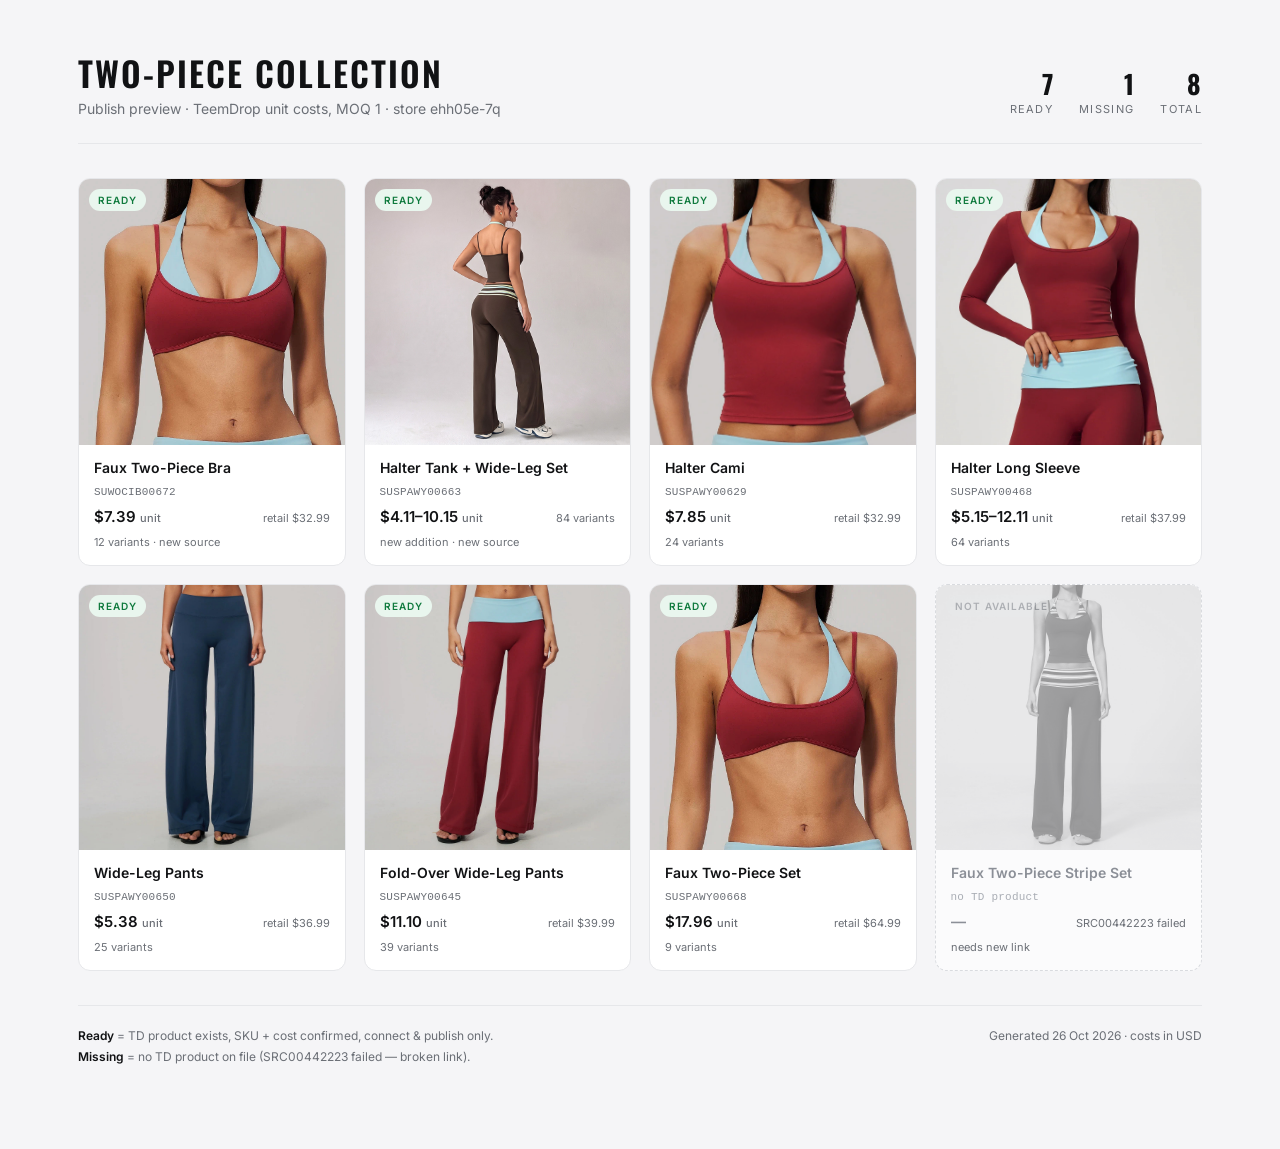
==== index.html @ b55aa17c "Two-piece collection publish preview" ====
<!DOCTYPE html>
<html lang="en">
<head>
<meta charset="utf-8">
<meta name="viewport" content="width=device-width,initial-scale=1">
<title>Two-Piece Collection — Publish Preview</title>
<link rel="preconnect" href="https://fonts.googleapis.com">
<link rel="preconnect" href="https://fonts.gstatic.com" crossorigin>
<link href="https://fonts.googleapis.com/css2?family=Oswald:wght@500;600&family=Inter:wght@400;500;600&display=swap" rel="stylesheet">
<style>
  :root{
    --ink:#111214; --mid:#6b6f76; --line:#e6e7ea; --bg:#f5f5f7; --card:#fff;
    --green:#0f7a3d; --greenbg:#e9f6ee; --grey:#9a9ea6;
  }
  *{box-sizing:border-box}
  body{margin:0;background:var(--bg);color:var(--ink);font-family:Inter,-apple-system,BlinkMacSystemFont,"Segoe UI",sans-serif;-webkit-font-smoothing:antialiased}
  .wrap{max-width:1180px;margin:0 auto;padding:56px 28px 80px}
  header{border-bottom:1px solid var(--line);padding-bottom:26px;margin-bottom:34px;display:flex;justify-content:space-between;align-items:flex-end;gap:24px;flex-wrap:wrap}
  h1{font-family:Oswald,sans-serif;font-weight:600;font-size:34px;line-height:1;letter-spacing:.06em;text-transform:uppercase;margin:0}
  .sub{margin:10px 0 0;color:var(--mid);font-size:14px}
  .counts{display:flex;gap:26px;text-align:right}
  .count b{display:block;font-family:Oswald,sans-serif;font-size:26px;line-height:1;letter-spacing:.02em}
  .count span{font-size:11px;letter-spacing:.12em;text-transform:uppercase;color:var(--mid)}
  .grid{display:grid;grid-template-columns:repeat(4,1fr);gap:18px}
  @media(max-width:1000px){.grid{grid-template-columns:repeat(3,1fr)}}
  @media(max-width:760px){.grid{grid-template-columns:repeat(2,1fr)}}
  @media(max-width:460px){.grid{grid-template-columns:1fr}}
  .card{background:var(--card);border:1px solid var(--line);border-radius:12px;overflow:hidden;display:flex;flex-direction:column;transition:transform .18s ease, box-shadow .18s ease}
  .card:hover{transform:translateY(-3px);box-shadow:0 10px 26px rgba(17,18,20,.07)}
  .shot{position:relative;aspect-ratio:1/1;background:#efeff1;overflow:hidden}
  .shot img{width:100%;height:100%;object-fit:cover;display:block}
  .body{padding:14px 15px 16px;display:flex;flex-direction:column;gap:9px;flex:1}
  .name{font-size:14px;font-weight:600;line-height:1.3;margin:0}
  .sku{font-family:ui-monospace,SFMono-Regular,Menlo,monospace;font-size:11px;color:var(--mid);letter-spacing:.02em}
  .row{display:flex;align-items:baseline;justify-content:space-between;gap:8px;margin-top:auto}
  .cost{font-size:15px;font-weight:600}
  .cost small{font-size:11px;font-weight:500;color:var(--mid);margin-left:4px}
  .retail{font-size:11px;color:var(--mid)}
  .pill{position:absolute;top:10px;left:10px;font-size:10px;font-weight:600;letter-spacing:.1em;text-transform:uppercase;padding:5px 9px;border-radius:999px;background:var(--greenbg);color:var(--green)}
  .vars{font-size:11px;color:var(--mid)}
  /* missing */
  .card.missing{background:#fbfbfc;border-style:dashed;border-color:#d9dbdf}
  .card.missing:hover{transform:none;box-shadow:none}
  .card.missing .shot img{filter:grayscale(1) contrast(.92) brightness(1.06);opacity:.42}
  .card.missing .pill{background:#f0f1f3;color:#8b8f97}
  .card.missing .name,.card.missing .cost{color:#8b8f97}
  .card.missing .sku{color:#a9adb4}
  .note{margin-top:34px;padding-top:20px;border-top:1px solid var(--line);color:var(--mid);font-size:12px;line-height:1.7;display:flex;justify-content:space-between;gap:20px;flex-wrap:wrap}
  .note b{color:var(--ink);font-weight:600}
</style>
</head>
<body>
<div class="wrap">
  <header>
    <div>
      <h1>Two-Piece Collection</h1>
      <p class="sub">Publish preview &middot; TeemDrop unit costs, MOQ&nbsp;1 &middot; store ehh05e-7q</p>
    </div>
    <div class="counts">
      <div class="count"><b>7</b><span>Ready</span></div>
      <div class="count"><b>1</b><span>Missing</span></div>
      <div class="count"><b>8</b><span>Total</span></div>
    </div>
  </header>

  <div class="grid" id="grid"></div>

  <div class="note">
    <div><b>Ready</b> = TD product exists, SKU + cost confirmed, connect &amp; publish only.<br>
    <b>Missing</b> = no TD product on file (SRC00442223 failed — broken link).</div>
    <div>Generated 26 Oct 2026 &middot; costs in USD</div>
  </div>
</div>

<script>
const items = [
  {name:"Faux Two-Piece Bra", img:"img/shop_bra_0.jpg", sku:"SUWOCIB00672", cost:"$7.39", retail:"retail $32.99", vars:"12 variants", ready:true, src:"new source"},
  {name:"Halter Tank + Wide-Leg Set", img:"img/set_0.jpg", sku:"SUSPAWY00663", cost:"$4.11–10.15", retail:"84 variants", vars:"new addition", ready:true, src:"new source"},
  {name:"Halter Cami", img:"img/shop_cami_0.jpg", sku:"SUSPAWY00629", cost:"$7.85", retail:"retail $32.99", vars:"24 variants", ready:true},
  {name:"Halter Long Sleeve", img:"img/shop_ls_0.jpg", sku:"SUSPAWY00468", cost:"$5.15–12.11", retail:"retail $37.99", vars:"64 variants", ready:true},
  {name:"Wide-Leg Pants", img:"img/shop_pants_0.jpg", sku:"SUSPAWY00650", cost:"$5.38", retail:"retail $36.99", vars:"25 variants", ready:true},
  {name:"Fold-Over Wide-Leg Pants", img:"img/shop_fold_0.jpg", sku:"SUSPAWY00645", cost:"$11.10", retail:"retail $39.99", vars:"39 variants", ready:true},
  {name:"Faux Two-Piece Set", img:"img/shop_fauxset_0.jpg", sku:"SUSPAWY00668", cost:"$17.96", retail:"retail $64.99", vars:"9 variants", ready:true},
  {name:"Faux Two-Piece Stripe Set", img:"img/shop_stripe_0.jpg", sku:"no TD product", cost:"—", retail:"SRC00442223 failed", vars:"needs new link", ready:false}
];

document.getElementById('grid').innerHTML = items.map(it => `
  <article class="card ${it.ready ? '' : 'missing'}">
    <div class="shot">
      <span class="pill">${it.ready ? 'Ready' : 'Not available'}</span>
      <img src="${it.img}" alt="${it.name}" loading="lazy">
    </div>
    <div class="body">
      <h2 class="name">${it.name}</h2>
      <div class="sku">${it.sku}</div>
      <div class="row">
        <div class="cost">${it.cost}<small>${it.ready && it.cost !== '—' ? 'unit' : ''}</small></div>
        <div class="retail">${it.retail}</div>
      </div>
      <div class="vars">${it.vars}${it.src ? ' &middot; ' + it.src : ''}</div>
    </div>
  </article>
`).join('');
</script>
</body>
</html>
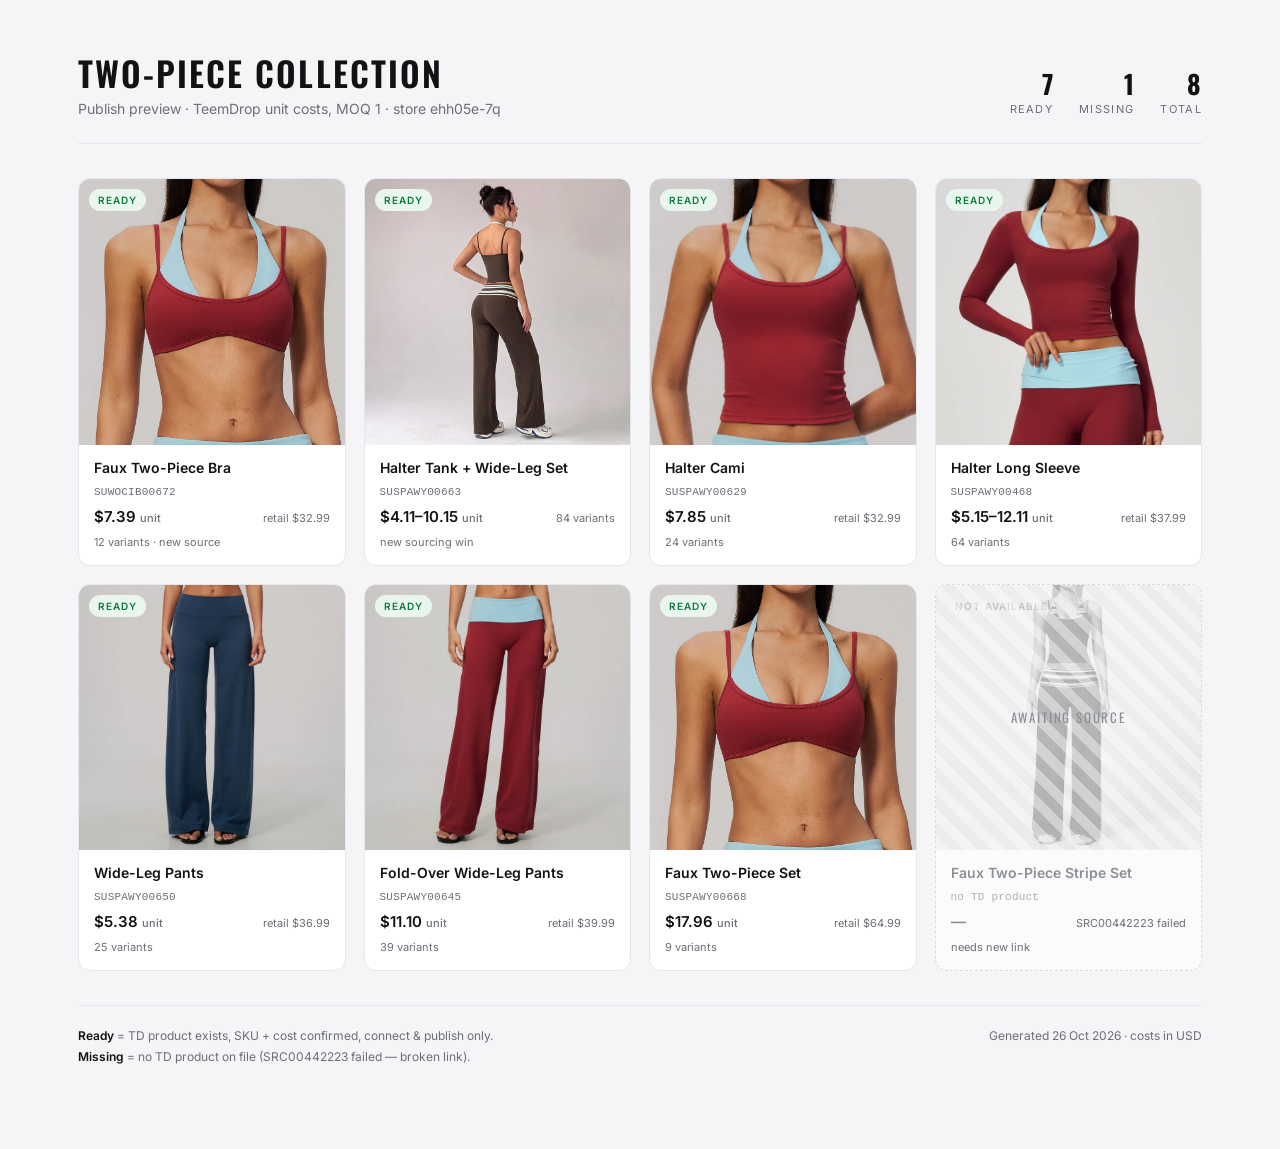
==== commit fef07370: "Polish: awaiting-source overlay, label fix" ====
--- a/index.html
+++ b/index.html
@@ -45,6 +45,9 @@
   .card.missing .pill{background:#f0f1f3;color:#8b8f97}
   .card.missing .name,.card.missing .cost{color:#8b8f97}
   .card.missing .sku{color:#a9adb4}
+  .card.missing .shot::after{content:"Awaiting source";position:absolute;inset:0;display:flex;align-items:center;justify-content:center;
+    font-family:Oswald,sans-serif;font-size:13px;letter-spacing:.14em;text-transform:uppercase;color:#8b8f97;
+    background:repeating-linear-gradient(45deg,rgba(255,255,255,.55) 0 10px,rgba(255,255,255,.25) 10px 20px)}
   .note{margin-top:34px;padding-top:20px;border-top:1px solid var(--line);color:var(--mid);font-size:12px;line-height:1.7;display:flex;justify-content:space-between;gap:20px;flex-wrap:wrap}
   .note b{color:var(--ink);font-weight:600}
 </style>
@@ -75,7 +78,7 @@
 <script>
 const items = [
   {name:"Faux Two-Piece Bra", img:"img/shop_bra_0.jpg", sku:"SUWOCIB00672", cost:"$7.39", retail:"retail $32.99", vars:"12 variants", ready:true, src:"new source"},
-  {name:"Halter Tank + Wide-Leg Set", img:"img/set_0.jpg", sku:"SUSPAWY00663", cost:"$4.11–10.15", retail:"84 variants", vars:"new addition", ready:true, src:"new source"},
+  {name:"Halter Tank + Wide-Leg Set", img:"img/set_0.jpg", sku:"SUSPAWY00663", cost:"$4.11–10.15", retail:"84 variants", vars:"new sourcing win", ready:true},
   {name:"Halter Cami", img:"img/shop_cami_0.jpg", sku:"SUSPAWY00629", cost:"$7.85", retail:"retail $32.99", vars:"24 variants", ready:true},
   {name:"Halter Long Sleeve", img:"img/shop_ls_0.jpg", sku:"SUSPAWY00468", cost:"$5.15–12.11", retail:"retail $37.99", vars:"64 variants", ready:true},
   {name:"Wide-Leg Pants", img:"img/shop_pants_0.jpg", sku:"SUSPAWY00650", cost:"$5.38", retail:"retail $36.99", vars:"25 variants", ready:true},
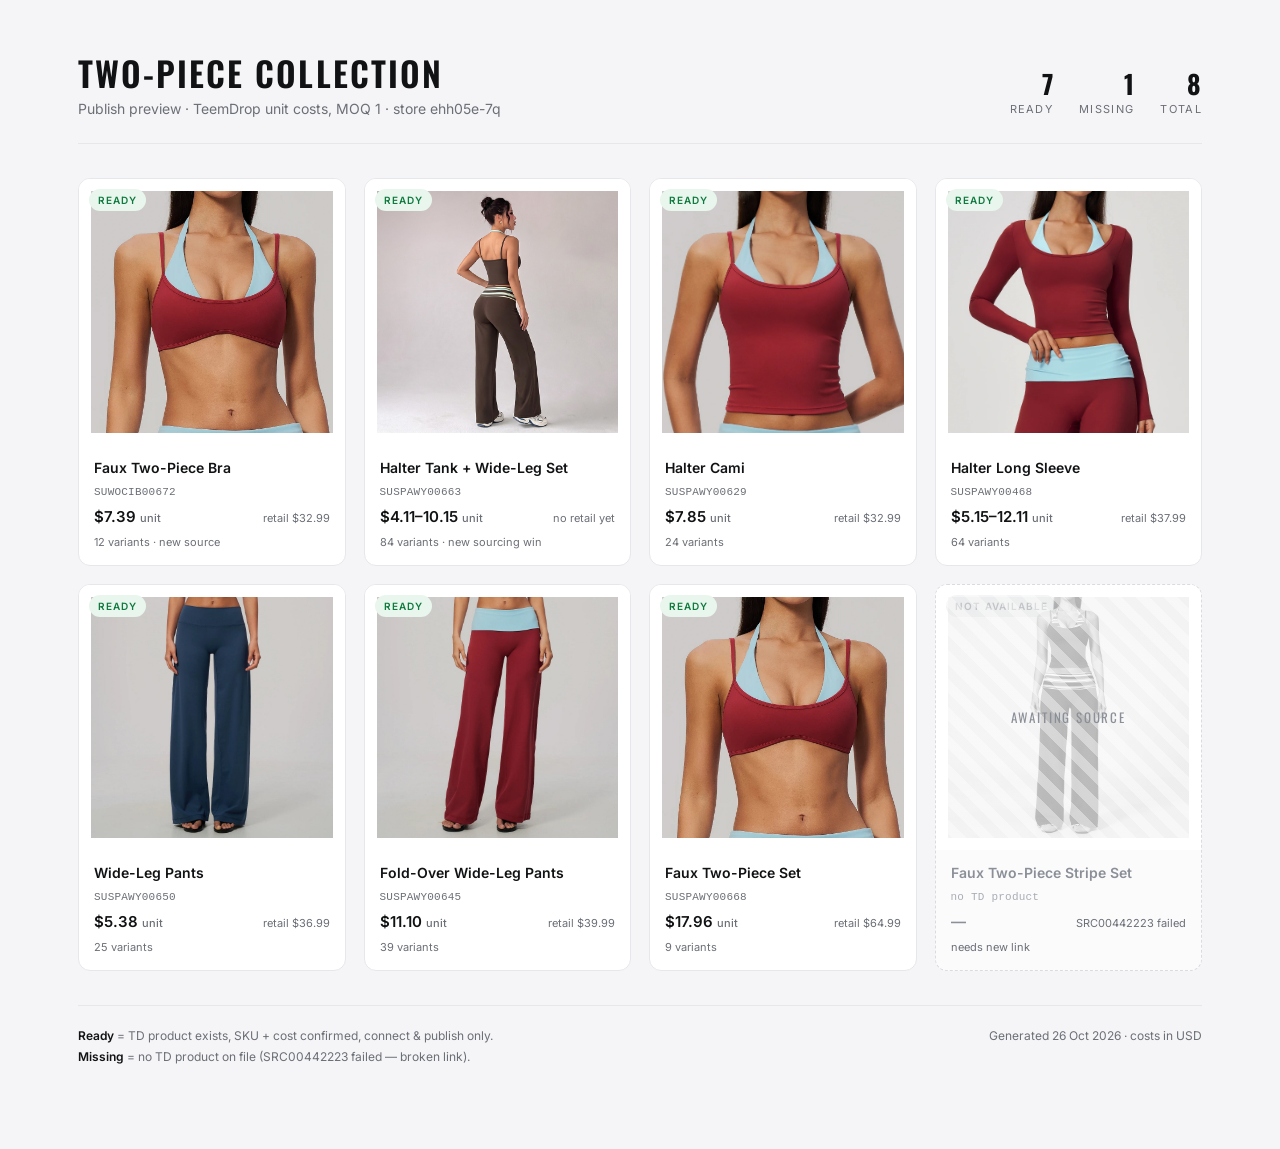
==== commit b50bc12f: "Image framing: contain, white bg" ====
--- a/index.html
+++ b/index.html
@@ -27,8 +27,8 @@
   @media(max-width:460px){.grid{grid-template-columns:1fr}}
   .card{background:var(--card);border:1px solid var(--line);border-radius:12px;overflow:hidden;display:flex;flex-direction:column;transition:transform .18s ease, box-shadow .18s ease}
   .card:hover{transform:translateY(-3px);box-shadow:0 10px 26px rgba(17,18,20,.07)}
-  .shot{position:relative;aspect-ratio:1/1;background:#efeff1;overflow:hidden}
-  .shot img{width:100%;height:100%;object-fit:cover;display:block}
+  .shot{position:relative;aspect-ratio:1/1;background:#fff;overflow:hidden;padding:12px}
+  .shot img{width:100%;height:100%;object-fit:contain;display:block}
   .body{padding:14px 15px 16px;display:flex;flex-direction:column;gap:9px;flex:1}
   .name{font-size:14px;font-weight:600;line-height:1.3;margin:0}
   .sku{font-family:ui-monospace,SFMono-Regular,Menlo,monospace;font-size:11px;color:var(--mid);letter-spacing:.02em}
@@ -78,7 +78,7 @@
 <script>
 const items = [
   {name:"Faux Two-Piece Bra", img:"img/shop_bra_0.jpg", sku:"SUWOCIB00672", cost:"$7.39", retail:"retail $32.99", vars:"12 variants", ready:true, src:"new source"},
-  {name:"Halter Tank + Wide-Leg Set", img:"img/set_0.jpg", sku:"SUSPAWY00663", cost:"$4.11–10.15", retail:"84 variants", vars:"new sourcing win", ready:true},
+  {name:"Halter Tank + Wide-Leg Set", img:"img/set_0.jpg", sku:"SUSPAWY00663", cost:"$4.11–10.15", retail:"no retail yet", vars:"84 variants · new sourcing win", ready:true},
   {name:"Halter Cami", img:"img/shop_cami_0.jpg", sku:"SUSPAWY00629", cost:"$7.85", retail:"retail $32.99", vars:"24 variants", ready:true},
   {name:"Halter Long Sleeve", img:"img/shop_ls_0.jpg", sku:"SUSPAWY00468", cost:"$5.15–12.11", retail:"retail $37.99", vars:"64 variants", ready:true},
   {name:"Wide-Leg Pants", img:"img/shop_pants_0.jpg", sku:"SUSPAWY00650", cost:"$5.38", retail:"retail $36.99", vars:"25 variants", ready:true},
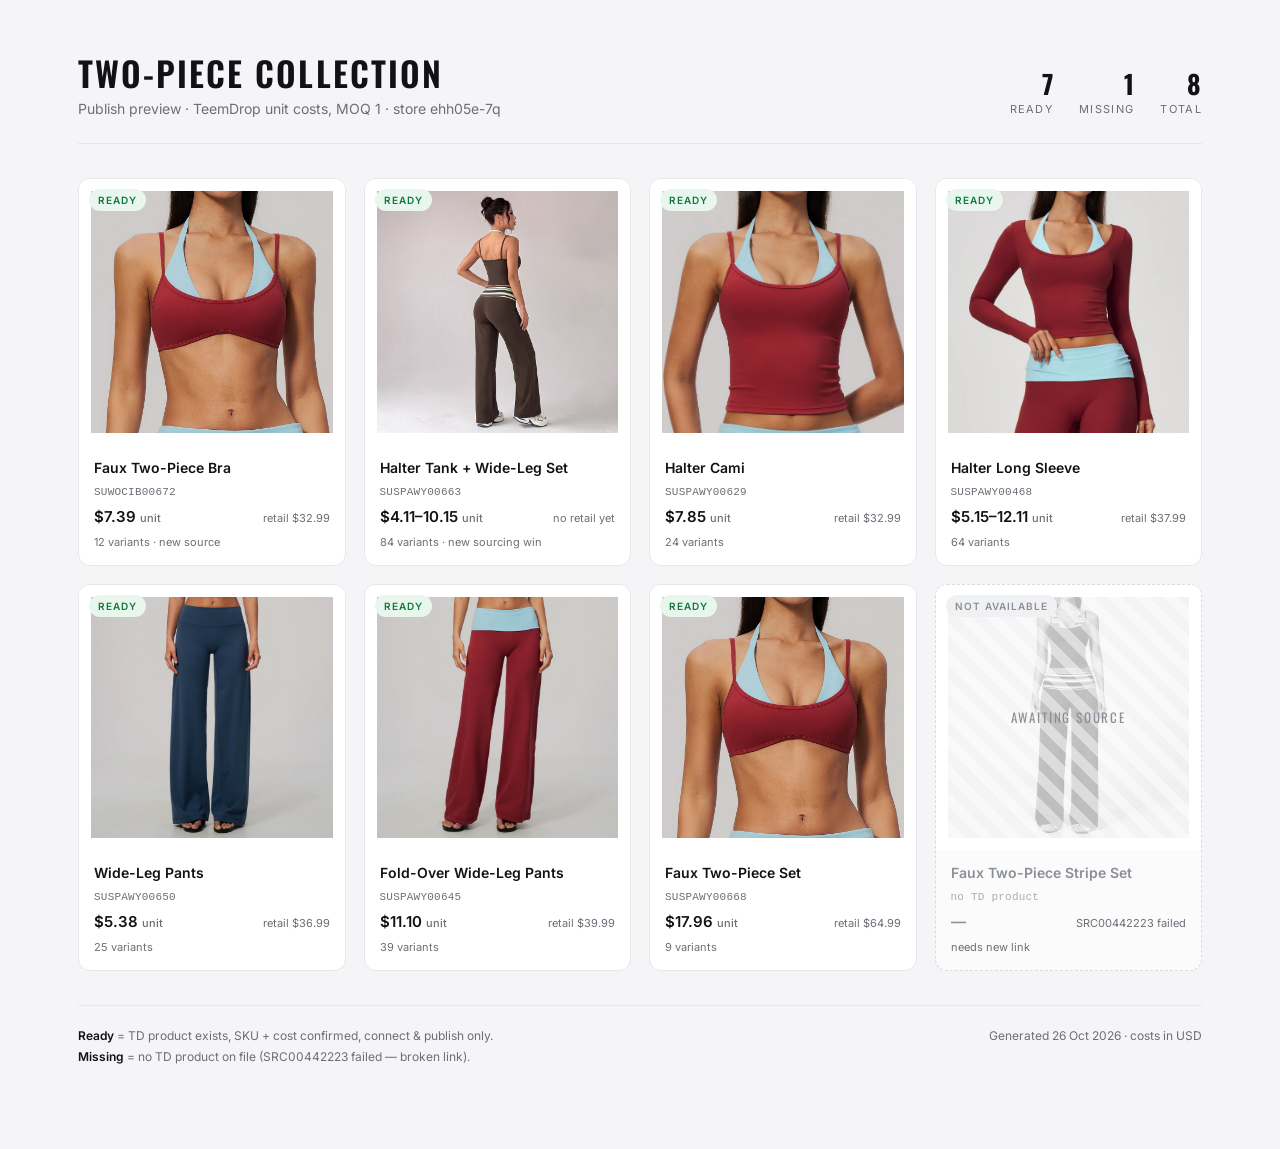
==== commit e6a54a5f: "Badge layering" ====
--- a/index.html
+++ b/index.html
@@ -36,7 +36,7 @@
   .cost{font-size:15px;font-weight:600}
   .cost small{font-size:11px;font-weight:500;color:var(--mid);margin-left:4px}
   .retail{font-size:11px;color:var(--mid)}
-  .pill{position:absolute;top:10px;left:10px;font-size:10px;font-weight:600;letter-spacing:.1em;text-transform:uppercase;padding:5px 9px;border-radius:999px;background:var(--greenbg);color:var(--green)}
+  .pill{position:absolute;z-index:3;top:10px;left:10px;font-size:10px;font-weight:600;letter-spacing:.1em;text-transform:uppercase;padding:5px 9px;border-radius:999px;background:var(--greenbg);color:var(--green)}
   .vars{font-size:11px;color:var(--mid)}
   /* missing */
   .card.missing{background:#fbfbfc;border-style:dashed;border-color:#d9dbdf}
@@ -47,7 +47,7 @@
   .card.missing .sku{color:#a9adb4}
   .card.missing .shot::after{content:"Awaiting source";position:absolute;inset:0;display:flex;align-items:center;justify-content:center;
     font-family:Oswald,sans-serif;font-size:13px;letter-spacing:.14em;text-transform:uppercase;color:#8b8f97;
-    background:repeating-linear-gradient(45deg,rgba(255,255,255,.55) 0 10px,rgba(255,255,255,.25) 10px 20px)}
+    z-index:2;background:repeating-linear-gradient(45deg,rgba(255,255,255,.62) 0 10px,rgba(255,255,255,.3) 10px 20px)}
   .note{margin-top:34px;padding-top:20px;border-top:1px solid var(--line);color:var(--mid);font-size:12px;line-height:1.7;display:flex;justify-content:space-between;gap:20px;flex-wrap:wrap}
   .note b{color:var(--ink);font-weight:600}
 </style>
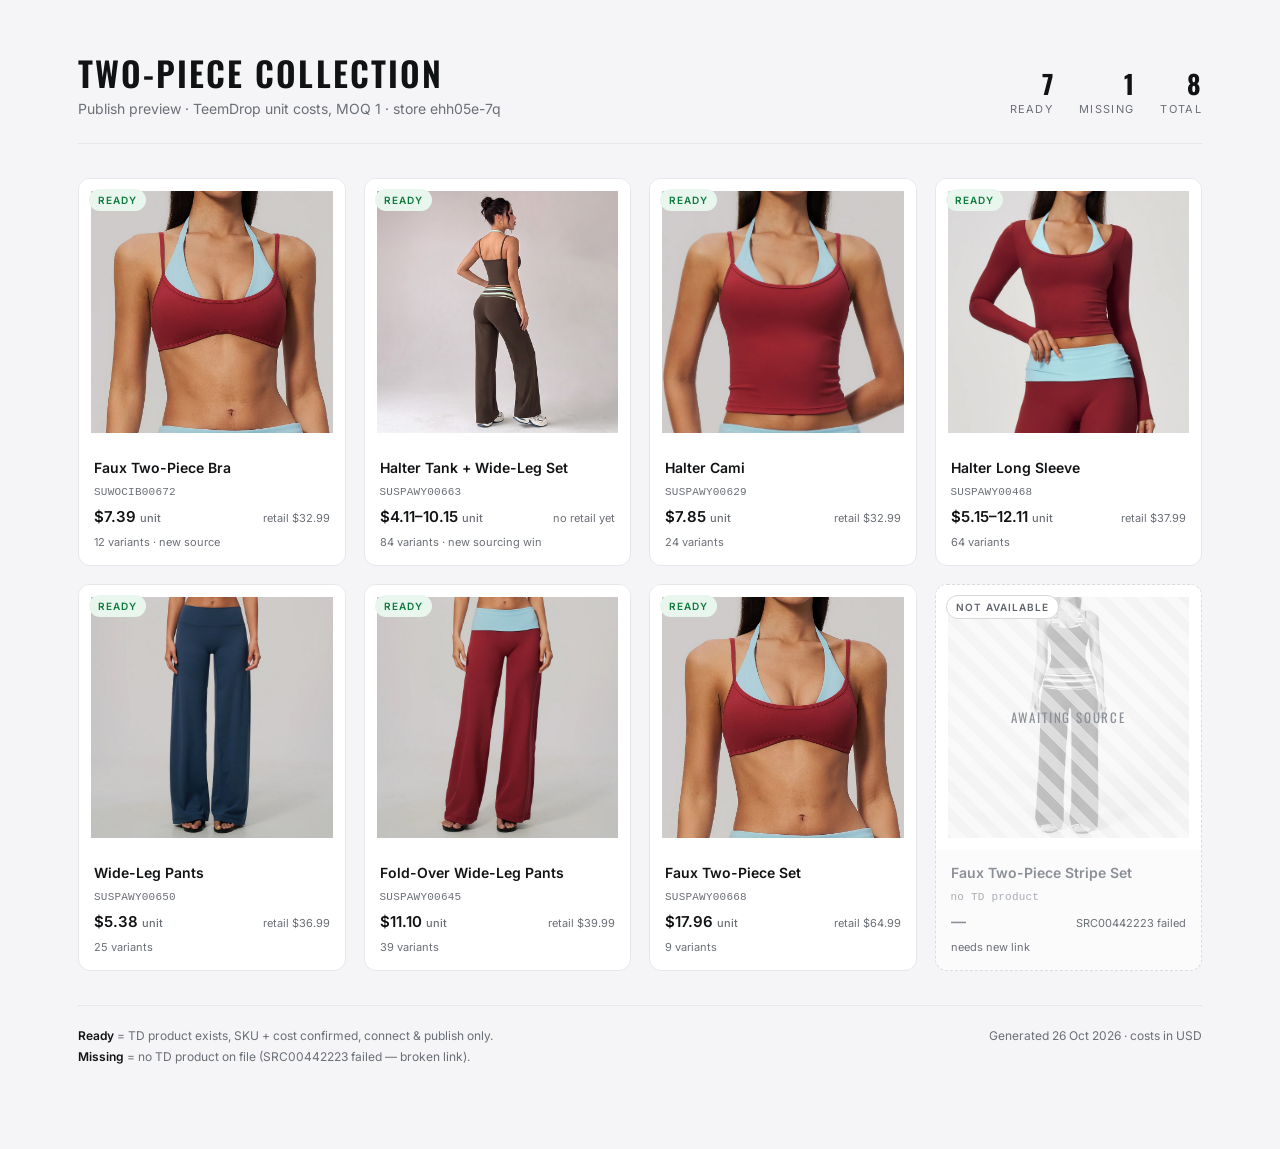
==== commit 245bd591: "Missing badge contrast" ====
--- a/index.html
+++ b/index.html
@@ -42,7 +42,7 @@
   .card.missing{background:#fbfbfc;border-style:dashed;border-color:#d9dbdf}
   .card.missing:hover{transform:none;box-shadow:none}
   .card.missing .shot img{filter:grayscale(1) contrast(.92) brightness(1.06);opacity:.42}
-  .card.missing .pill{background:#f0f1f3;color:#8b8f97}
+  .card.missing .pill{background:#fff;border:1px solid #d5d7dc;color:#5f636b}
   .card.missing .name,.card.missing .cost{color:#8b8f97}
   .card.missing .sku{color:#a9adb4}
   .card.missing .shot::after{content:"Awaiting source";position:absolute;inset:0;display:flex;align-items:center;justify-content:center;
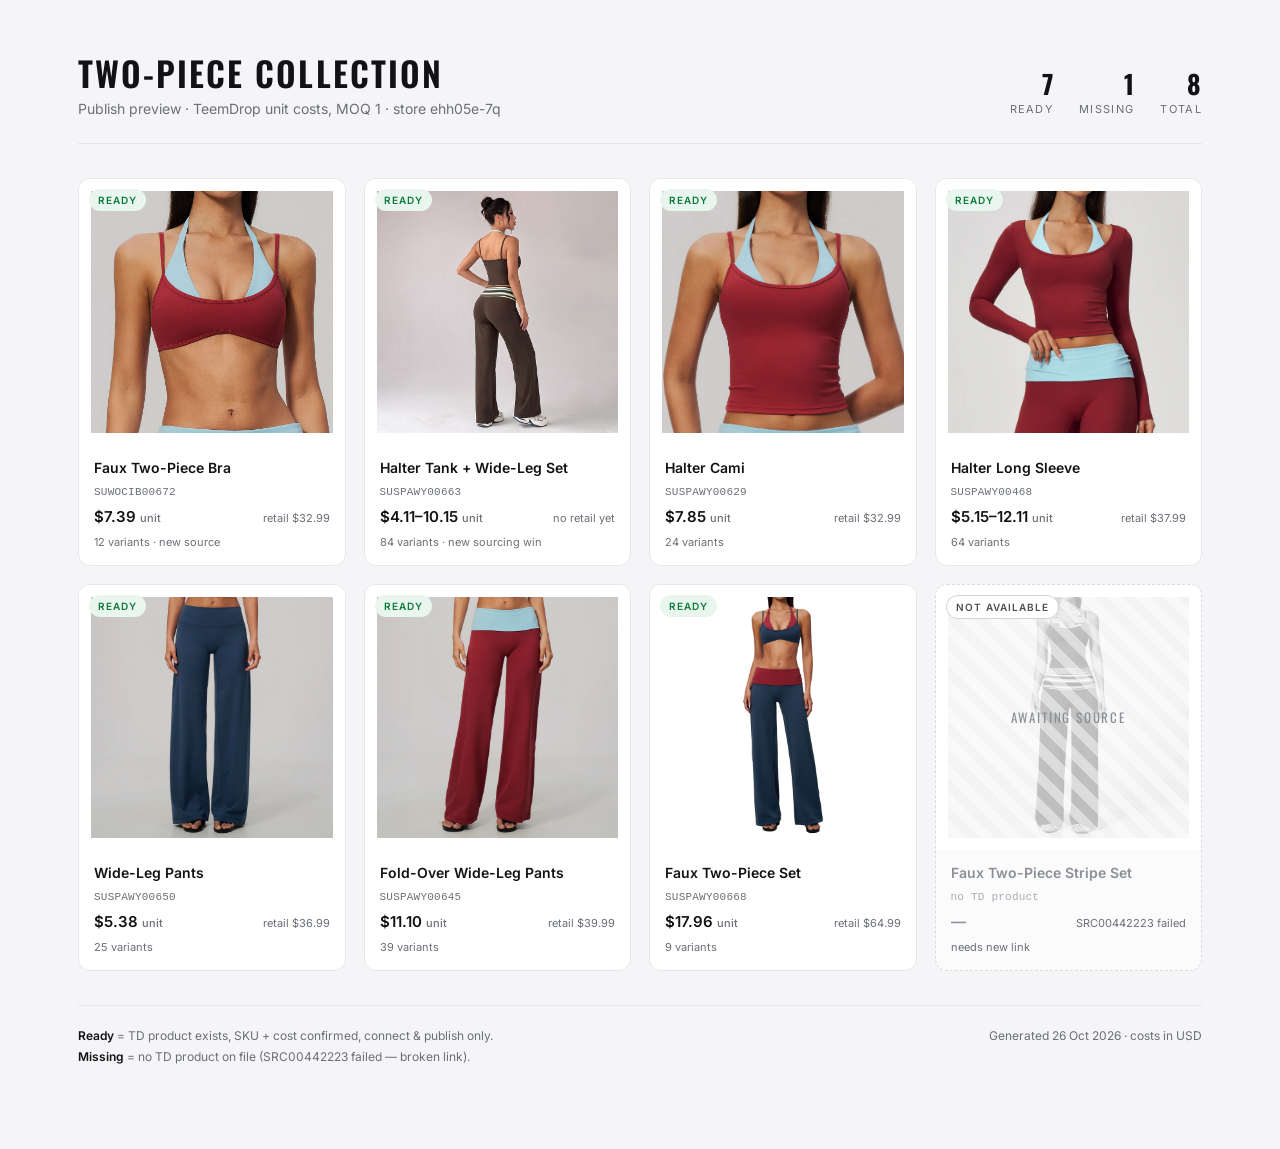
==== commit 9e4db0c8: "Use clean full-set photo; badge contrast" ====
--- a/index.html
+++ b/index.html
@@ -42,7 +42,7 @@
   .card.missing{background:#fbfbfc;border-style:dashed;border-color:#d9dbdf}
   .card.missing:hover{transform:none;box-shadow:none}
   .card.missing .shot img{filter:grayscale(1) contrast(.92) brightness(1.06);opacity:.42}
-  .card.missing .pill{background:#fff;border:1px solid #d5d7dc;color:#5f636b}
+  .card.missing .pill{background:#fff;border:1px solid #cfd2d7;color:#4c5157;font-weight:600}
   .card.missing .name,.card.missing .cost{color:#8b8f97}
   .card.missing .sku{color:#a9adb4}
   .card.missing .shot::after{content:"Awaiting source";position:absolute;inset:0;display:flex;align-items:center;justify-content:center;
@@ -83,7 +83,7 @@
   {name:"Halter Long Sleeve", img:"img/shop_ls_0.jpg", sku:"SUSPAWY00468", cost:"$5.15–12.11", retail:"retail $37.99", vars:"64 variants", ready:true},
   {name:"Wide-Leg Pants", img:"img/shop_pants_0.jpg", sku:"SUSPAWY00650", cost:"$5.38", retail:"retail $36.99", vars:"25 variants", ready:true},
   {name:"Fold-Over Wide-Leg Pants", img:"img/shop_fold_0.jpg", sku:"SUSPAWY00645", cost:"$11.10", retail:"retail $39.99", vars:"39 variants", ready:true},
-  {name:"Faux Two-Piece Set", img:"img/shop_fauxset_0.jpg", sku:"SUSPAWY00668", cost:"$17.96", retail:"retail $64.99", vars:"9 variants", ready:true},
+  {name:"Faux Two-Piece Set", img:"img/faux_c2.jpg", sku:"SUSPAWY00668", cost:"$17.96", retail:"retail $64.99", vars:"9 variants", ready:true},
   {name:"Faux Two-Piece Stripe Set", img:"img/shop_stripe_0.jpg", sku:"no TD product", cost:"—", retail:"SRC00442223 failed", vars:"needs new link", ready:false}
 ];
 
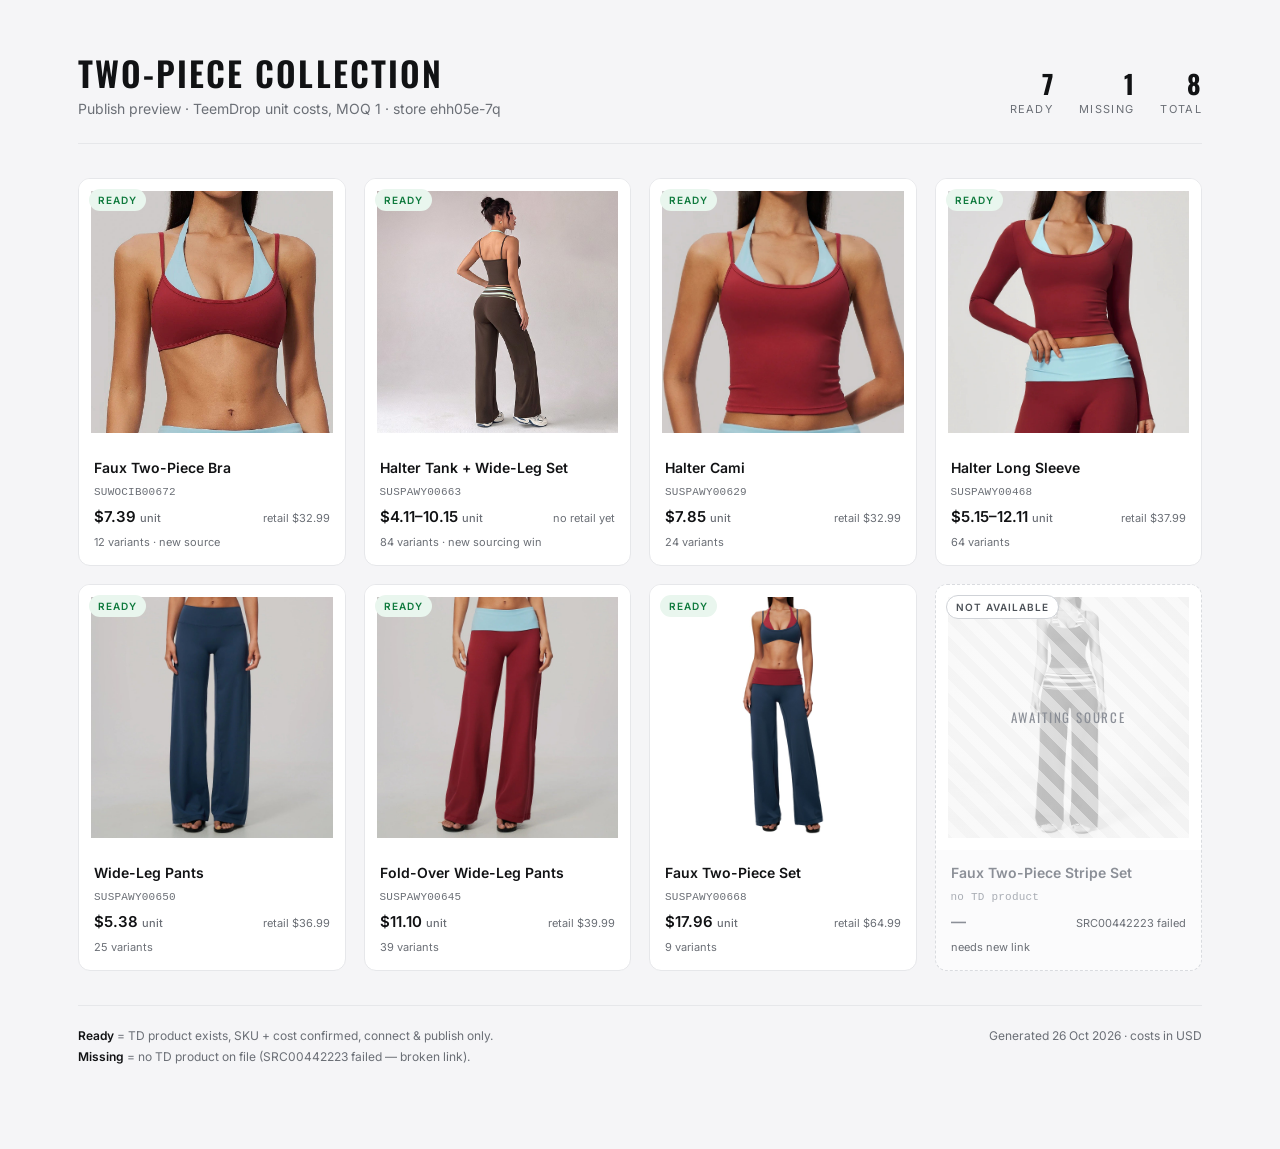
==== commit 3f6891f6: "Bust cached set image path" ====
--- a/index.html
+++ b/index.html
@@ -83,7 +83,7 @@
   {name:"Halter Long Sleeve", img:"img/shop_ls_0.jpg", sku:"SUSPAWY00468", cost:"$5.15–12.11", retail:"retail $37.99", vars:"64 variants", ready:true},
   {name:"Wide-Leg Pants", img:"img/shop_pants_0.jpg", sku:"SUSPAWY00650", cost:"$5.38", retail:"retail $36.99", vars:"25 variants", ready:true},
   {name:"Fold-Over Wide-Leg Pants", img:"img/shop_fold_0.jpg", sku:"SUSPAWY00645", cost:"$11.10", retail:"retail $39.99", vars:"39 variants", ready:true},
-  {name:"Faux Two-Piece Set", img:"img/faux_c2.jpg", sku:"SUSPAWY00668", cost:"$17.96", retail:"retail $64.99", vars:"9 variants", ready:true},
+  {name:"Faux Two-Piece Set", img:"img/fauxset_full.jpg", sku:"SUSPAWY00668", cost:"$17.96", retail:"retail $64.99", vars:"9 variants", ready:true},
   {name:"Faux Two-Piece Stripe Set", img:"img/shop_stripe_0.jpg", sku:"no TD product", cost:"—", retail:"SRC00442223 failed", vars:"needs new link", ready:false}
 ];
 
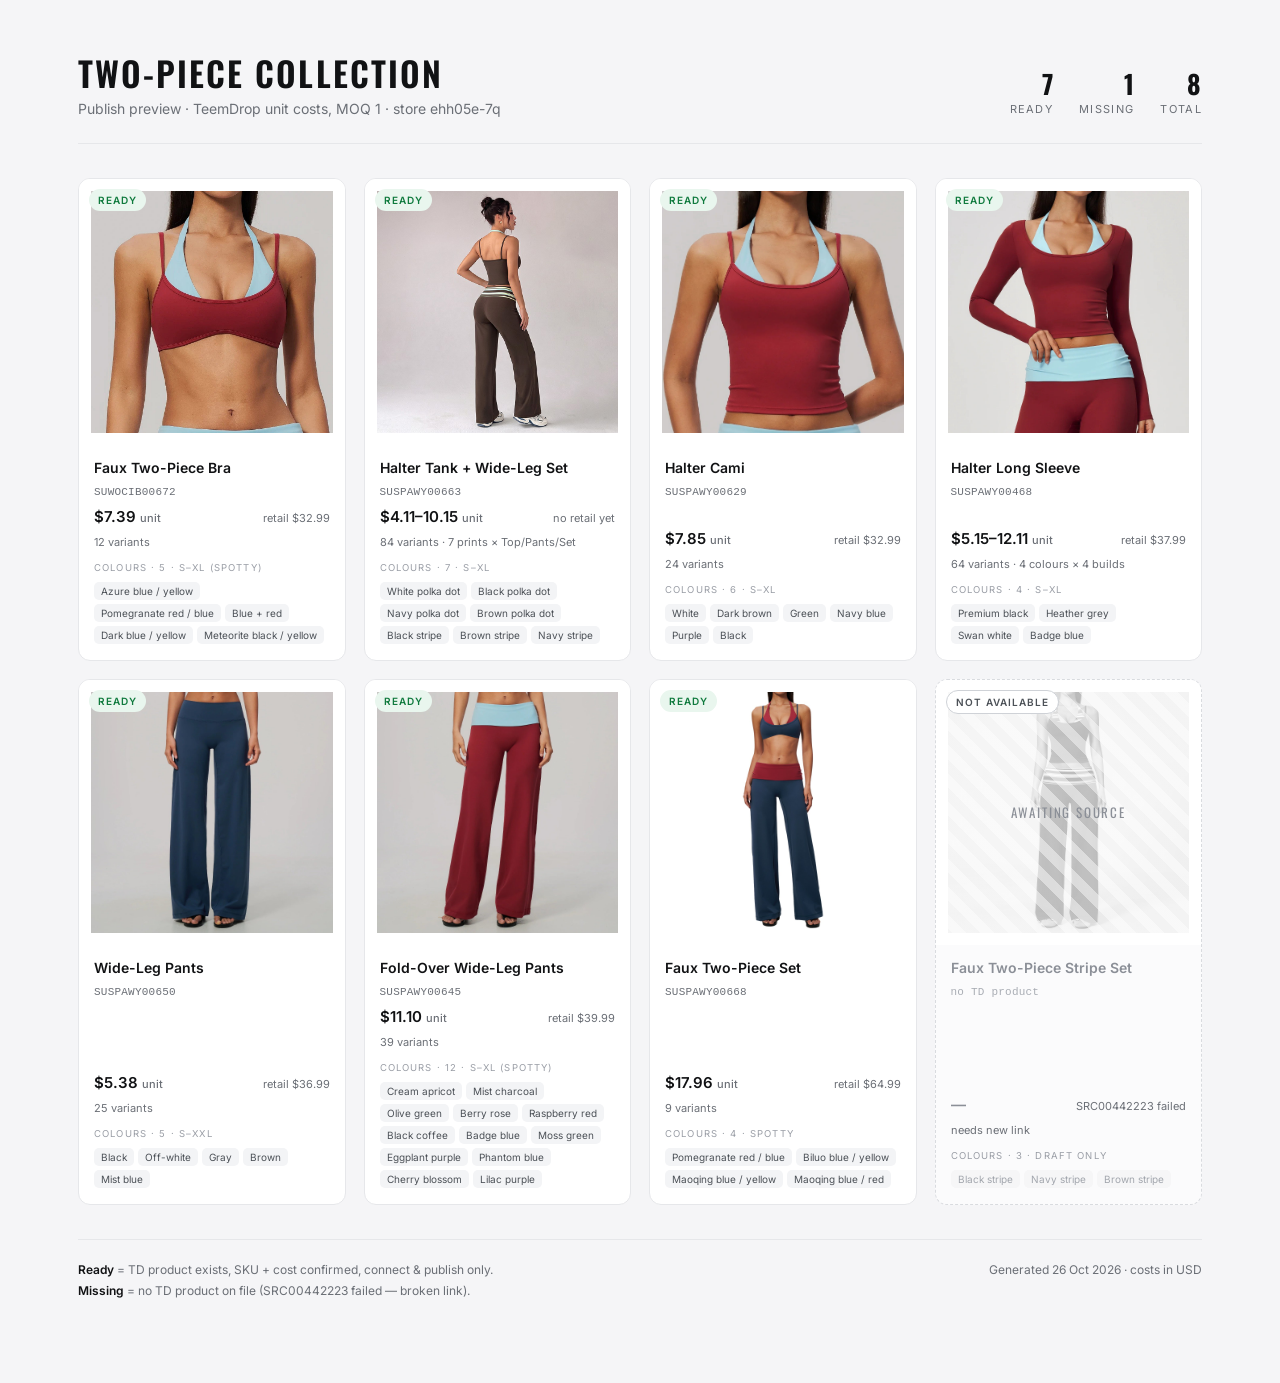
==== commit d7719449: "Add every colour per product" ====
--- a/index.html
+++ b/index.html
@@ -38,6 +38,10 @@
   .retail{font-size:11px;color:var(--mid)}
   .pill{position:absolute;z-index:3;top:10px;left:10px;font-size:10px;font-weight:600;letter-spacing:.1em;text-transform:uppercase;padding:5px 9px;border-radius:999px;background:var(--greenbg);color:var(--green)}
   .vars{font-size:11px;color:var(--mid)}
+  .colhead{font-size:9.5px;letter-spacing:.12em;text-transform:uppercase;color:#9a9ea6;margin-top:4px}
+  .cols{display:flex;flex-wrap:wrap;gap:4px}
+  .chip{font-size:10px;line-height:1;padding:4px 7px;border-radius:5px;background:#f3f4f6;color:#4c5157;white-space:nowrap}
+  .card.missing .chip{background:#f6f6f7;color:#a2a6ad}
   /* missing */
   .card.missing{background:#fbfbfc;border-style:dashed;border-color:#d9dbdf}
   .card.missing:hover{transform:none;box-shadow:none}
@@ -77,14 +81,14 @@
 
 <script>
 const items = [
-  {name:"Faux Two-Piece Bra", img:"img/shop_bra_0.jpg", sku:"SUWOCIB00672", cost:"$7.39", retail:"retail $32.99", vars:"12 variants", ready:true, src:"new source"},
-  {name:"Halter Tank + Wide-Leg Set", img:"img/set_0.jpg", sku:"SUSPAWY00663", cost:"$4.11–10.15", retail:"no retail yet", vars:"84 variants · new sourcing win", ready:true},
-  {name:"Halter Cami", img:"img/shop_cami_0.jpg", sku:"SUSPAWY00629", cost:"$7.85", retail:"retail $32.99", vars:"24 variants", ready:true},
-  {name:"Halter Long Sleeve", img:"img/shop_ls_0.jpg", sku:"SUSPAWY00468", cost:"$5.15–12.11", retail:"retail $37.99", vars:"64 variants", ready:true},
-  {name:"Wide-Leg Pants", img:"img/shop_pants_0.jpg", sku:"SUSPAWY00650", cost:"$5.38", retail:"retail $36.99", vars:"25 variants", ready:true},
-  {name:"Fold-Over Wide-Leg Pants", img:"img/shop_fold_0.jpg", sku:"SUSPAWY00645", cost:"$11.10", retail:"retail $39.99", vars:"39 variants", ready:true},
-  {name:"Faux Two-Piece Set", img:"img/fauxset_full.jpg", sku:"SUSPAWY00668", cost:"$17.96", retail:"retail $64.99", vars:"9 variants", ready:true},
-  {name:"Faux Two-Piece Stripe Set", img:"img/shop_stripe_0.jpg", sku:"no TD product", cost:"—", retail:"SRC00442223 failed", vars:"needs new link", ready:false}
+  {name:"Faux Two-Piece Bra", img:"img/shop_bra_0.jpg", sku:"SUWOCIB00672", cost:"$7.39", retail:"retail $32.99", vars:"12 variants", sizes:"S\u2013XL (spotty)", ready:true, colours:["Azure blue / yellow", "Pomegranate red / blue", "Blue + red", "Dark blue / yellow", "Meteorite black / yellow"]},
+  {name:"Halter Tank + Wide-Leg Set", img:"img/set_0.jpg", sku:"SUSPAWY00663", cost:"$4.11\u201310.15", retail:"no retail yet", vars:"84 variants \u00b7 7 prints \u00d7 Top/Pants/Set", sizes:"S\u2013XL", ready:true, colours:["White polka dot", "Black polka dot", "Navy polka dot", "Brown polka dot", "Black stripe", "Brown stripe", "Navy stripe"]},
+  {name:"Halter Cami", img:"img/shop_cami_0.jpg", sku:"SUSPAWY00629", cost:"$7.85", retail:"retail $32.99", vars:"24 variants", sizes:"S\u2013XL", ready:true, colours:["White", "Dark brown", "Green", "Navy blue", "Purple", "Black"]},
+  {name:"Halter Long Sleeve", img:"img/shop_ls_0.jpg", sku:"SUSPAWY00468", cost:"$5.15\u201312.11", retail:"retail $37.99", vars:"64 variants \u00b7 4 colours \u00d7 4 builds", sizes:"S\u2013XL", ready:true, colours:["Premium black", "Heather grey", "Swan white", "Badge blue"]},
+  {name:"Wide-Leg Pants", img:"img/shop_pants_0.jpg", sku:"SUSPAWY00650", cost:"$5.38", retail:"retail $36.99", vars:"25 variants", sizes:"S\u2013XXL", ready:true, colours:["Black", "Off-white", "Gray", "Brown", "Mist blue"]},
+  {name:"Fold-Over Wide-Leg Pants", img:"img/shop_fold_0.jpg", sku:"SUSPAWY00645", cost:"$11.10", retail:"retail $39.99", vars:"39 variants", sizes:"S\u2013XL (spotty)", ready:true, colours:["Cream apricot", "Mist charcoal", "Olive green", "Berry rose", "Raspberry red", "Black coffee", "Badge blue", "Moss green", "Eggplant purple", "Phantom blue", "Cherry blossom", "Lilac purple"]},
+  {name:"Faux Two-Piece Set", img:"img/fauxset_full.jpg", sku:"SUSPAWY00668", cost:"$17.96", retail:"retail $64.99", vars:"9 variants", sizes:"spotty", ready:true, colours:["Pomegranate red / blue", "Biluo blue / yellow", "Maoqing blue / yellow", "Maoqing blue / red"]},
+  {name:"Faux Two-Piece Stripe Set", img:"img/shop_stripe_0.jpg", sku:"no TD product", cost:"\u2014", retail:"SRC00442223 failed", vars:"needs new link", sizes:"draft only", ready:false, colours:["Black stripe", "Navy stripe", "Brown stripe"]}
 ];
 
 document.getElementById('grid').innerHTML = items.map(it => `
@@ -100,7 +104,9 @@
         <div class="cost">${it.cost}<small>${it.ready && it.cost !== '—' ? 'unit' : ''}</small></div>
         <div class="retail">${it.retail}</div>
       </div>
-      <div class="vars">${it.vars}${it.src ? ' &middot; ' + it.src : ''}</div>
+      <div class="vars">${it.vars}</div>
+      <div class="colhead">Colours &middot; ${it.colours.length} &middot; ${it.sizes}</div>
+      <div class="cols">${it.colours.map(c => `<span class="chip">${c}</span>`).join('')}</div>
     </div>
   </article>
 `).join('');
